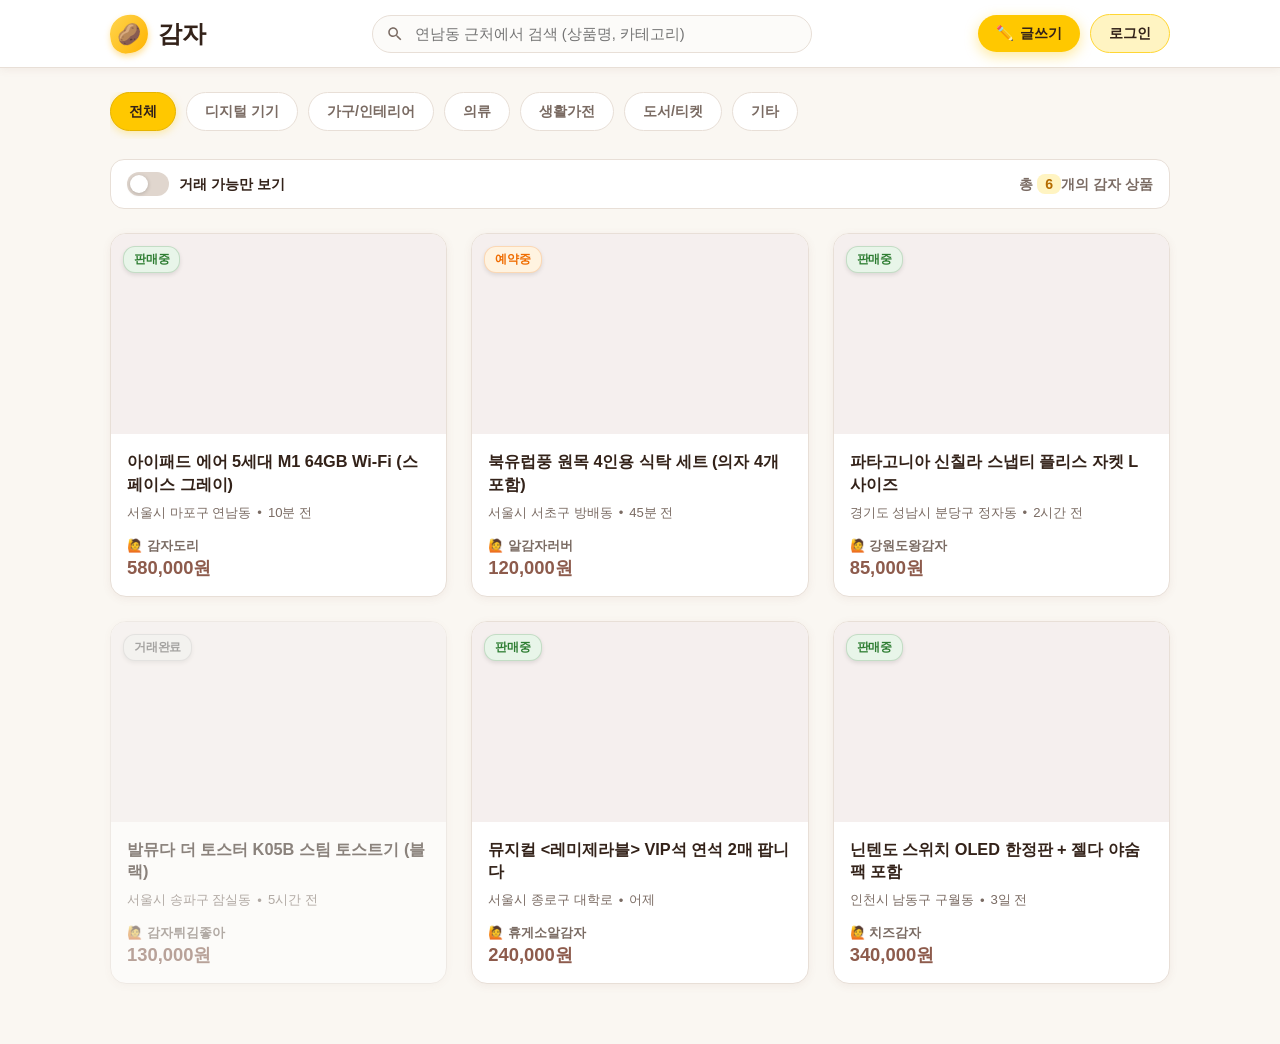
==== index.html @ b2f4e269 "Initial commit: Gamza project setup" ====
<!DOCTYPE html>
<html lang="ko">
<head>
  <meta charset="UTF-8">
  <meta name="viewport" content="width=device-width, initial-scale=1.0">
  <title>감자(Gamza) - 따뜻한 이웃 중고거래</title>
  <link rel="stylesheet" href="styles.css">
  <link rel="stylesheet" as="style" crossorigin href="https://cdn.jsdelivr.net/gh/orioncactus/pretendard@v1.3.9/dist/web/static/pretendard.min.css" />
  <script src="https://cdn.jsdelivr.net/npm/@supabase/supabase-js@2"></script>
</head>
<body>

  <!-- [화면 1] 헤더 & 상단 영역 -->
  <header class="main-header">
    <div class="header-content">
      <!-- 로고 -->
      <div class="logo-container" onclick="window.location.reload();">
        <div class="logo-icon">🥔</div>
        <span class="logo-text">감자</span>
      </div>

      <!-- 검색 창 -->
      <div class="search-bar">
        <svg class="search-icon" viewBox="0 0 24 24">
          <path d="M15.5 14h-.79l-.28-.27C15.41 12.59 16 11.11 16 9.5 16 5.91 13.09 3 9.5 3S3 5.91 3 9.5 5.91 16 9.5 16c1.61 0 3.09-.59 4.23-1.57l.27.28v.79l5 4.99L20.49 19l-4.99-5zm-6 0C7.01 14 5 11.99 5 9.5S7.01 5 9.5 5 14 7.01 14 9.5 11.99 14 9.5 14z"/>
        </svg>
        <input type="text" id="searchInput" class="search-input" placeholder="연남동 근처에서 검색 (상품명, 카테고리)">
      </div>

      <!-- 상단 액션 버튼 -->
      <div class="header-actions">
        <button id="btnHeaderWrite" class="btn btn-write" type="button">
          <span style="pointer-events: none;">✏️</span> 글쓰기
        </button>
        <button id="btnHeaderLogin" class="btn btn-login" type="button">
          로그인
        </button>
        <div id="userProfileGroup" class="user-profile-group" style="display: none;">
          <span id="headerUserNickname" class="user-nickname-tag">🥔 닉네임</span>
          <button id="btnHeaderLogout" class="btn btn-logout" type="button">
            로그아웃
          </button>
        </div>
      </div>
    </div>
  </header>

  <!-- [화면 1] 메인 콘텐츠 -->
  <main class="container">
    <section class="category-section">
      <div class="category-bar">
        <button class="category-btn active" data-category="전체">전체</button>
        <button class="category-btn" data-category="디지털 기기">디지털 기기</button>
        <button class="category-btn" data-category="가구/인테리어">가구/인테리어</button>
        <button class="category-btn" data-category="의류">의류</button>
        <button class="category-btn" data-category="생활가전">생활가전</button>
        <button class="category-btn" data-category="도서/티켓">도서/티켓</button>
        <button class="category-btn" data-category="기타">기타</button>
      </div>
    </section>

    <section class="filter-control-bar">
      <label class="available-toggle-label">
        <input type="checkbox" id="availableOnlyCheck" class="toggle-checkbox">
        <span class="toggle-switch"></span>
        <span>거래 가능만 보기</span>
      </label>
      <div class="product-count-info">
        총 <span id="productCountText">0</span>개의 감자 상품
      </div>
    </section>

    <section id="productGrid" class="product-grid">
      <!-- JavaScript renderProducts()로 동적 삽입 -->
    </section>
  </main>

  <!-- [화면 2] 상품 상세 팝업 (모달) -->
  <div id="detailModal" class="modal-overlay">
    <div class="modal-container">
      <button class="modal-close-btn" data-close-modal aria-label="닫기">&times;</button>
      
      <div class="detail-image-container">
        <img id="detailImage" class="detail-image" src="" alt="상품 이미지">
      </div>

      <div class="detail-body">
        <div class="detail-seller-box">
          <img id="sellerAvatar" class="seller-avatar" src="" alt="프로필">
          <div class="seller-info">
            <div id="sellerNickname" class="seller-nickname"></div>
            <div id="sellerRegion" class="seller-region"></div>
          </div>
          <div id="sellerTemp" class="seller-temp">36.5℃ 🥔</div>
        </div>

        <!-- [작성자 전용 관리 컨트롤러] -->
        <div id="ownerActionsGroup" class="owner-actions-group" style="display: none;">
          <div class="owner-status-box">
            <span class="owner-status-label">⚙️ 상태 변경:</span>
            <div class="status-btn-group">
              <button type="button" class="btn-status-option" data-status="판매중">판매중</button>
              <button type="button" class="btn-status-option" data-status="예약중">예약중</button>
              <button type="button" class="btn-status-option" data-status="거래완료">거래완료</button>
            </div>
          </div>
          <div class="owner-edit-delete-btns">
            <button id="btnEditProduct" type="button" class="btn-owner-action btn-edit">✏️ 수정</button>
            <button id="btnDeleteProduct" type="button" class="btn-owner-action btn-delete">🗑️ 삭제</button>
          </div>
        </div>

        <div class="detail-category-meta">
          <span id="detailStatusBadge" class="status-badge">판매중</span>
          <span id="detailCategory" class="detail-category-tag">카테고리</span>
        </div>

        <h2 id="detailTitle" class="detail-title">상품 제목</h2>
        
        <div class="detail-submeta">
          <span id="detailLocation">위치</span> • <span id="detailTime">시간</span>
        </div>

        <div id="detailPrice" class="detail-price">0원</div>

        <div id="detailDescription" class="detail-description">
          상품 설명 내용이 나옵니다.
        </div>

        <div class="detail-footer-actions">
          <button id="btnLike" class="btn-like">🤍 관심 추가</button>
          <button id="btnChat" class="btn-chat">💬 채팅 시작하기</button>
        </div>
      </div>
    </div>
  </div>

  <!-- [화면 3] 상품 글쓰기 팝업 (모달) -->
  <div id="writeModal" class="modal-overlay">
    <div class="modal-container">
      <button class="modal-close-btn" data-close-modal aria-label="닫기">&times;</button>
      
      <div class="write-modal-header">
        <h2 id="writeModalTitle" class="write-modal-title">🥔 내 물건 팔기</h2>
      </div>

      <form id="writeForm" class="write-form">
        <div class="form-group">
          <label class="form-label">상품 이미지</label>
          <div class="image-input-container">
            <input type="text" id="writeImgUrl" class="form-input" placeholder="이미지 URL 주소를 입력하세요 (선택)">
            <input type="file" id="writeImgFile" class="form-input" accept="image/*">
            <div id="imagePreview" class="image-preview-box">
              <span class="image-preview-placeholder">이미지 URL을 입력하거나 파일 선택 시<br>미리보기가 표시됩니다.</span>
            </div>
          </div>
        </div>

        <div class="form-group">
          <label class="form-label" for="writeTitle">상품명 <span class="required">*</span></label>
          <input type="text" id="writeTitle" class="form-input" placeholder="글 제목 (예: 아이패드 에어 5세대)" required>
        </div>

        <div class="form-group">
          <label class="form-label" for="writeCategory">카테고리 <span class="required">*</span></label>
          <select id="writeCategory" class="form-select" required>
            <option value="디지털 기기">디지털 기기</option>
            <option value="가구/인테리어">가구/인테리어</option>
            <option value="의류">의류</option>
            <option value="생활가전">생활가전</option>
            <option value="도서/티켓">도서/티켓</option>
            <option value="기타">기타</option>
          </select>
        </div>

        <div class="form-group">
          <label class="form-label" for="writePrice">가격 (원) <span class="required">*</span></label>
          <input type="number" id="writePrice" class="form-input" placeholder="숫자만 입력 (예: 15000)" min="0" required>
        </div>

        <div class="form-group">
          <label class="form-label" for="writeLocation">거래 동네 <span class="required">*</span></label>
          <input type="text" id="writeLocation" class="form-input" placeholder="예: 서울시 마포구 연남동" required>
        </div>

        <div class="form-group">
          <label class="form-label">판매 상태 <span class="required">*</span></label>
          <div class="radio-group">
            <div class="radio-card">
              <input type="radio" id="statusSelling" name="writeStatus" value="판매중" checked>
              <label for="statusSelling">판매중</label>
            </div>
            <div class="radio-card">
              <input type="radio" id="statusReserved" name="writeStatus" value="예약중">
              <label for="statusReserved">예약중</label>
            </div>
            <div class="radio-card">
              <input type="radio" id="statusCompleted" name="writeStatus" value="거래완료">
              <label for="statusCompleted">거래완료</label>
            </div>
          </div>
        </div>

        <div class="form-group">
          <div style="display: flex; justify-content: space-between; align-items: center;">
            <label class="form-label" for="writeDescription">자세한 설명 <span class="required">*</span></label>
            <span class="char-counter" style="font-size: 0.8rem; color: var(--text-sub);"><span id="descCharCount">0</span> / 500자</span>
          </div>
          <textarea id="writeDescription" class="form-textarea" placeholder="신뢰할 수 있는 거래를 위해 상품 상태, 구매 시기, 하자 유무 등을 솔직하게 작성해주세요." maxlength="500" required></textarea>
        </div>

        <button type="submit" class="btn-submit-write">작성 완료</button>
      </form>
    </div>
  </div>

  <!-- [화면 4] 로그인 / 회원가입 팝업 (모달) -->
  <div id="authModal" class="modal-overlay">
    <div class="modal-container auth-modal-container">
      <button class="modal-close-btn" data-close-modal aria-label="닫기">&times;</button>
      
      <div class="auth-tabs">
        <button type="button" class="auth-tab-btn active" id="tabLoginBtn">로그인</button>
        <button type="button" class="auth-tab-btn" id="tabSignupBtn">회원가입</button>
      </div>

      <!-- 로그인 폼 -->
      <form id="loginForm" class="auth-form">
        <div class="form-group">
          <label class="form-label" for="loginEmail">이메일 <span class="required">*</span></label>
          <input type="email" id="loginEmail" class="form-input" placeholder="example@email.com" required>
        </div>

        <div class="form-group">
          <label class="form-label" for="loginPassword">비밀번호 <span class="required">*</span></label>
          <input type="password" id="loginPassword" class="form-input" placeholder="비밀번호 입력" required>
        </div>

        <button type="submit" id="btnSubmitLogin" class="btn-submit-auth">로그인</button>
      </form>

      <!-- 회원가입 폼 -->
      <form id="signupForm" class="auth-form" style="display: none;">
        <div class="form-group">
          <label class="form-label" for="signupEmail">이메일 <span class="required">*</span></label>
          <input type="email" id="signupEmail" class="form-input" placeholder="example@email.com" required>
        </div>

        <div class="form-group">
          <label class="form-label" for="signupPassword">비밀번호 <span class="required">*</span></label>
          <input type="password" id="signupPassword" class="form-input" placeholder="6자리 이상 입력" minlength="6" required>
        </div>

        <div class="form-group">
          <label class="form-label" for="signupNickname">닉네임 <span class="required">*</span></label>
          <input type="text" id="signupNickname" class="form-input" placeholder="사용할 닉네임 (예: 감자도리)" required>
        </div>

        <button type="submit" id="btnSubmitSignup" class="btn-submit-auth">회원가입</button>
      </form>
    </div>
  </div>

  <script src="app.js" charset="UTF-8"></script>
</body>
</html>
---- styles.css ----
/* 감자(Gamza) - 중고 거래 서비스 통합 디자인 시스템 (CSS) */

:root {
  /* Brand Color Palette (Brown Base) */
  --primary-brown: #8D5B4C;
  --primary-hover: #74473A;
  --light-brown: #A06C5D;
  --cream-bg: #FAF7F2;
  --cream-accent: #FFF4C2;
  --cream-hover: #FFE680;
  --card-bg: #FFFFFF;
  
  /* Point Yellow Colors */
  --point-yellow: #FFC800;
  --point-yellow-hover: #E6B400;
  --point-yellow-soft: #FFF4C2;
  --point-yellow-border: #FFD633;
  --text-on-yellow: #332219;
  
  /* Text Colors */
  --text-main: #332219;
  --text-sub: #7A6B63;
  --text-light: #9E8E85;
  
  /* Border & Shadow */
  --border-color: #E8DFD7;
  --shadow-sm: 0 2px 8px rgba(141, 91, 76, 0.08);
  --shadow-md: 0 6px 16px rgba(141, 91, 76, 0.12);
  --shadow-lg: 0 12px 28px rgba(141, 91, 76, 0.18);
  --shadow-yellow: 0 4px 14px rgba(255, 200, 0, 0.4);
  
  /* Status Badges Color */
  --badge-selling-bg: #E8F5E9;
  --badge-selling-text: #2E7D32;
  --badge-reserved-bg: #FFF3E0;
  --badge-reserved-text: #EF6C00;
  --badge-completed-bg: #EEEEEE;
  --badge-completed-text: #616161;
}

* {
  box-sizing: border-box;
  margin: 0;
  padding: 0;
  font-family: 'Pretendard', -apple-system, BlinkMacSystemFont, "Segoe UI", Roboto, "Helvetica Neue", Arial, sans-serif;
  -webkit-tap-highlight-color: transparent;
}

body {
  background-color: var(--cream-bg);
  color: var(--text-main);
  min-height: 100vh;
  display: flex;
  flex-direction: column;
}

/* ==========================================
   1. 헤더 (Header)
   ========================================== */
.main-header {
  width: 100%;
  background-color: var(--card-bg);
  border-bottom: 1px solid var(--border-color);
  position: sticky;
  top: 0;
  z-index: 100;
  box-shadow: var(--shadow-sm);
}

.header-content {
  max-width: 1100px;
  margin: 0 auto;
  padding: 14px 20px;
  display: flex;
  align-items: center;
  justify-content: space-between;
  gap: 16px;
}

.logo-container {
  display: flex;
  align-items: center;
  gap: 10px;
  cursor: pointer;
  text-decoration: none;
  user-select: none;
}

.logo-icon {
  width: 38px;
  height: 38px;
  background: linear-gradient(135deg, #FFD54F, #FFB300);
  border-radius: 50% 45% 50% 40%;
  display: flex;
  align-items: center;
  justify-content: center;
  box-shadow: 0 3px 6px rgba(255, 179, 0, 0.4);
  font-size: 20px;
  transform: rotate(-10deg);
  transition: transform 0.2s ease;
}

.logo-container:hover .logo-icon {
  transform: rotate(0deg) scale(1.08);
}

.logo-text {
  font-size: 1.5rem;
  font-weight: 900;
  color: var(--text-main);
  letter-spacing: -0.5px;
}

.search-bar {
  flex: 1;
  max-width: 440px;
  position: relative;
  display: flex;
  align-items: center;
}

.search-input {
  width: 100%;
  padding: 10px 16px 10px 42px;
  border-radius: 24px;
  border: 1.5px solid var(--border-color);
  background-color: #FCFBF9;
  font-size: 0.92rem;
  color: var(--text-main);
  outline: none;
  transition: all 0.2s ease;
}

.search-input:focus {
  border-color: var(--point-yellow-hover);
  background-color: #FFFFFF;
  box-shadow: 0 0 0 3px rgba(255, 200, 0, 0.25);
}

.search-icon {
  position: absolute;
  left: 14px;
  width: 18px;
  height: 18px;
  fill: var(--text-sub);
  pointer-events: none;
}

.header-actions {
  display: flex;
  align-items: center;
  gap: 10px;
}

.btn {
  padding: 9px 18px;
  border-radius: 20px;
  font-size: 0.9rem;
  font-weight: 700;
  cursor: pointer;
  transition: all 0.2s ease;
  border: none;
  display: inline-flex;
  align-items: center;
  justify-content: center;
  gap: 6px;
  outline: none;
}

.btn-write {
  background-color: var(--point-yellow);
  color: var(--text-on-yellow);
  font-weight: 800;
  box-shadow: var(--shadow-yellow);
}

.btn-write:hover {
  background-color: var(--point-yellow-hover);
  color: var(--text-on-yellow);
  transform: translateY(-1px);
  box-shadow: 0 6px 14px rgba(255, 200, 0, 0.45);
}

.btn-login {
  background-color: var(--point-yellow-soft);
  color: var(--text-main);
  border: 1px solid var(--point-yellow-border);
}

.btn-login:hover {
  background-color: var(--point-yellow-hover);
  color: var(--text-on-yellow);
}

/* ==========================================
   2. 메인 영역 & 필터
   ========================================== */
main.container {
  max-width: 1100px;
  width: 100%;
  margin: 0 auto;
  padding: 24px 20px 60px;
  flex: 1;
}

.category-section {
  margin-bottom: 20px;
}

.category-bar {
  display: flex;
  gap: 10px;
  overflow-x: auto;
  padding-bottom: 8px;
  scrollbar-width: none;
}

.category-bar::-webkit-scrollbar {
  display: none;
}

.category-btn {
  padding: 9px 18px;
  border-radius: 20px;
  border: 1px solid var(--border-color);
  background-color: var(--card-bg);
  color: var(--text-sub);
  font-size: 0.9rem;
  font-weight: 600;
  cursor: pointer;
  white-space: nowrap;
  transition: all 0.2s ease;
}

.category-btn:hover {
  background-color: #FCFAF7;
  border-color: var(--point-yellow-border);
  color: var(--text-main);
}

.category-btn.active {
  background-color: var(--point-yellow);
  color: var(--text-on-yellow);
  border-color: var(--point-yellow-hover);
  font-weight: 800;
  box-shadow: 0 2px 8px rgba(255, 200, 0, 0.35);
}

.filter-control-bar {
  display: flex;
  align-items: center;
  justify-content: space-between;
  margin-bottom: 24px;
  padding: 12px 16px;
  background-color: var(--card-bg);
  border-radius: 14px;
  border: 1px solid var(--border-color);
}

.available-toggle-label {
  display: flex;
  align-items: center;
  gap: 10px;
  cursor: pointer;
  font-size: 0.9rem;
  font-weight: 700;
  color: var(--text-main);
  user-select: none;
}

.toggle-checkbox {
  display: none;
}

.toggle-switch {
  width: 42px;
  height: 24px;
  background-color: #E0D6CE;
  border-radius: 12px;
  position: relative;
  transition: background-color 0.25s ease;
}

.toggle-switch::after {
  content: '';
  position: absolute;
  top: 3px;
  left: 3px;
  width: 18px;
  height: 18px;
  background-color: #FFFFFF;
  border-radius: 50%;
  box-shadow: 0 1px 4px rgba(0,0,0,0.2);
  transition: transform 0.25s cubic-bezier(0.175, 0.885, 0.32, 1.275);
}

.toggle-checkbox:checked + .toggle-switch {
  background-color: var(--point-yellow);
}

.toggle-checkbox:checked + .toggle-switch::after {
  transform: translateX(18px);
}

.product-count-info {
  font-size: 0.88rem;
  color: var(--text-sub);
  font-weight: 600;
}

.product-count-info span {
  color: #B56C00;
  background-color: var(--point-yellow-soft);
  padding: 2px 8px;
  border-radius: 8px;
  font-weight: 800;
}

/* ==========================================
   3. 상품 카드 그리드 (Product Grid & Card)
   ========================================== */
.product-grid {
  display: grid;
  grid-template-columns: repeat(3, 1fr);
  gap: 24px;
}

.product-card {
  background-color: var(--card-bg);
  border-radius: 16px;
  border: 1px solid var(--border-color);
  overflow: hidden;
  box-shadow: var(--shadow-sm);
  transition: all 0.25s cubic-bezier(0.165, 0.84, 0.44, 1);
  cursor: pointer;
  display: flex;
  flex-direction: column;
}

.product-card:hover {
  transform: translateY(-5px);
  box-shadow: var(--shadow-md);
  border-color: rgba(141, 91, 76, 0.3);
}

.product-card.completed {
  opacity: 0.55;
  filter: grayscale(25%);
  transition: all 0.25s ease;
}

.product-card.completed:hover {
  opacity: 0.85;
  filter: grayscale(0%);
}

.card-image-wrapper {
  width: 100%;
  height: 200px;
  background-color: #F5EFEE;
  position: relative;
  overflow: hidden;
}

.card-image {
  width: 100%;
  height: 100%;
  object-fit: cover;
  transition: transform 0.3s ease;
}

.product-card:hover .card-image {
  transform: scale(1.04);
}

.status-badge {
  position: absolute;
  top: 12px;
  left: 12px;
  padding: 4px 10px;
  border-radius: 12px;
  font-size: 0.75rem;
  font-weight: 700;
  letter-spacing: -0.2px;
  box-shadow: 0 2px 4px rgba(0,0,0,0.1);
}

.status-badge.판매중, .status-badge.selling {
  background-color: var(--badge-selling-bg);
  color: var(--badge-selling-text);
  border: 1px solid rgba(46, 125, 50, 0.2);
}

.status-badge.예약중, .status-badge.reserved {
  background-color: var(--badge-reserved-bg);
  color: var(--badge-reserved-text);
  border: 1px solid rgba(239, 108, 0, 0.2);
}

.status-badge.거래완료, .status-badge.completed {
  background-color: var(--badge-completed-bg);
  color: var(--badge-completed-text);
  border: 1px solid rgba(97, 97, 97, 0.2);
}

.card-body {
  padding: 16px;
  display: flex;
  flex-direction: column;
  flex: 1;
}

.card-title {
  font-size: 1.02rem;
  font-weight: 700;
  color: var(--text-main);
  line-height: 1.4;
  margin-bottom: 8px;
  display: -webkit-box;
  -webkit-line-clamp: 2;
  -webkit-box-orient: vertical;
  overflow: hidden;
}

.card-meta {
  font-size: 0.82rem;
  color: var(--text-sub);
  display: flex;
  align-items: center;
  gap: 6px;
  margin-bottom: 12px;
}

.card-price {
  margin-top: auto;
  font-size: 1.15rem;
  font-weight: 900;
  color: var(--primary-brown);
}

.no-results {
  grid-column: 1 / -1;
  text-align: center;
  padding: 60px 20px;
  background-color: var(--card-bg);
  border-radius: 20px;
  border: 1.5px dashed var(--border-color);
}

.no-results-icon {
  font-size: 3rem;
  margin-bottom: 12px;
}

.no-results-text {
  font-size: 1.05rem;
  color: var(--text-sub);
  font-weight: 600;
}

/* ==========================================
   4. 모달 공통 레이아웃 (Modal Layer)
   ========================================== */
.modal-overlay {
  position: fixed;
  top: 0;
  left: 0;
  width: 100vw;
  height: 100vh;
  background-color: rgba(40, 25, 20, 0.55);
  backdrop-filter: blur(4px);
  z-index: 1000;
  display: flex;
  align-items: center;
  justify-content: center;
  padding: 20px;
  opacity: 0;
  visibility: hidden;
  transition: opacity 0.25s ease, visibility 0.25s ease;
}

.modal-overlay.active {
  opacity: 1;
  visibility: visible;
}

.modal-container {
  background-color: var(--card-bg);
  border-radius: 24px;
  width: 100%;
  max-width: 580px;
  max-height: 90vh;
  overflow-y: auto;
  box-shadow: var(--shadow-lg);
  position: relative;
  transform: translateY(20px) scale(0.97);
  transition: transform 0.25s cubic-bezier(0.165, 0.84, 0.44, 1);
}

.modal-overlay.active .modal-container {
  transform: translateY(0) scale(1);
}

.modal-close-btn {
  position: absolute;
  top: 16px;
  right: 16px;
  width: 36px;
  height: 36px;
  border-radius: 50%;
  background-color: rgba(255, 255, 255, 0.9);
  border: 1px solid var(--border-color);
  font-size: 1.2rem;
  font-weight: 700;
  color: var(--text-main);
  cursor: pointer;
  display: flex;
  align-items: center;
  justify-content: center;
  z-index: 10;
  transition: all 0.2s ease;
}

.modal-close-btn:hover {
  background-color: var(--point-yellow);
  color: var(--text-on-yellow);
  border-color: var(--point-yellow-hover);
}

/* ==========================================
   5. 상세 팝업 모달
   ========================================== */
.detail-image-container {
  width: 100%;
  height: 320px;
  background-color: #F5EFEE;
  position: relative;
}

.detail-image {
  width: 100%;
  height: 100%;
  object-fit: cover;
}

.detail-body {
  padding: 24px;
}

.detail-seller-box {
  display: flex;
  align-items: center;
  gap: 12px;
  padding-bottom: 20px;
  border-bottom: 1px solid var(--border-color);
  margin-bottom: 20px;
}

.seller-avatar {
  width: 48px;
  height: 48px;
  border-radius: 50%;
  object-fit: cover;
  background-color: var(--cream-accent);
  border: 1px solid var(--border-color);
}

.seller-info {
  flex: 1;
}

.seller-nickname {
  font-weight: 700;
  font-size: 1.05rem;
  color: var(--text-main);
}

.seller-region {
  font-size: 0.85rem;
  color: var(--text-sub);
}

.seller-temp {
  background-color: var(--point-yellow-soft);
  color: var(--text-main);
  border: 1px solid var(--point-yellow-border);
  padding: 4px 10px;
  border-radius: 12px;
  font-size: 0.8rem;
  font-weight: 800;
}

/* 작성자 전용 관리 컨트롤러 */
.owner-actions-group {
  background-color: #FFF9F2;
  border: 1.5px solid #F5E5D3;
  border-radius: 16px;
  padding: 14px 16px;
  margin-bottom: 20px;
  display: flex;
  flex-direction: column;
  gap: 12px;
  box-shadow: 0 2px 8px rgba(141, 91, 76, 0.06);
}

.owner-status-box {
  display: flex;
  align-items: center;
  justify-content: space-between;
  flex-wrap: wrap;
  gap: 10px;
}

.owner-status-label {
  font-size: 0.88rem;
  font-weight: 800;
  color: var(--text-main);
  display: flex;
  align-items: center;
  gap: 4px;
}

.status-btn-group {
  display: flex;
  gap: 6px;
}

.btn-status-option {
  padding: 6px 14px;
  border-radius: 20px;
  border: 1px solid var(--border-color);
  background-color: #FFFFFF;
  color: var(--text-sub);
  font-size: 0.82rem;
  font-weight: 700;
  cursor: pointer;
  transition: all 0.2s ease;
  outline: none;
}

.btn-status-option:hover {
  background-color: #F8F1EB;
  color: var(--text-main);
  border-color: var(--point-yellow-border);
}

.btn-status-option.active[data-status="판매중"] {
  background-color: var(--badge-selling-bg);
  color: var(--badge-selling-text);
  border-color: rgba(46, 125, 50, 0.4);
  font-weight: 800;
  box-shadow: 0 2px 6px rgba(46, 125, 50, 0.15);
}

.btn-status-option.active[data-status="예약중"] {
  background-color: var(--badge-reserved-bg);
  color: var(--badge-reserved-text);
  border-color: rgba(239, 108, 0, 0.4);
  font-weight: 800;
  box-shadow: 0 2px 6px rgba(239, 108, 0, 0.15);
}

.btn-status-option.active[data-status="거래완료"] {
  background-color: var(--badge-completed-bg);
  color: var(--badge-completed-text);
  border-color: rgba(97, 97, 97, 0.4);
  font-weight: 800;
  box-shadow: 0 2px 6px rgba(97, 97, 97, 0.15);
}

.owner-edit-delete-btns {
  display: flex;
  gap: 8px;
  justify-content: flex-end;
  border-top: 1px dashed var(--border-color);
  padding-top: 10px;
}

.btn-owner-action {
  padding: 7px 16px;
  border-radius: 10px;
  font-size: 0.85rem;
  font-weight: 700;
  cursor: pointer;
  border: none;
  transition: all 0.2s ease;
  display: inline-flex;
  align-items: center;
  gap: 4px;
}

.btn-owner-action.btn-edit {
  background-color: #EBF3FE;
  color: #1E6091;
  border: 1px solid #BEE1F4;
}

.btn-owner-action.btn-edit:hover {
  background-color: #D0E3FF;
  transform: translateY(-1px);
}

.btn-owner-action.btn-delete {
  background-color: #FDE8E8;
  color: #E53935;
  border: 1px solid #F8B4B4;
}

.btn-owner-action.btn-delete:hover {
  background-color: #FBD5D5;
  transform: translateY(-1px);
}

.detail-category-meta {
  display: flex;
  align-items: center;
  gap: 10px;
  margin-bottom: 10px;
}

.detail-category-tag {
  font-size: 0.8rem;
  color: var(--text-main);
  font-weight: 800;
  background-color: var(--point-yellow-soft);
  border: 1px solid var(--point-yellow-border);
  padding: 3px 8px;
  border-radius: 6px;
}

.detail-title {
  font-size: 1.35rem;
  font-weight: 800;
  color: var(--text-main);
  margin-bottom: 10px;
  line-height: 1.3;
}

.detail-submeta {
  font-size: 0.85rem;
  color: var(--text-sub);
  margin-bottom: 16px;
}

.detail-price {
  font-size: 1.5rem;
  font-weight: 900;
  color: var(--primary-brown);
  margin-bottom: 20px;
}

.detail-description {
  font-size: 0.95rem;
  line-height: 1.6;
  color: #4A3C35;
  white-space: pre-wrap;
  background-color: #FCFAF7;
  padding: 16px;
  border-radius: 12px;
  border: 1px solid var(--border-color);
  margin-bottom: 24px;
}

.detail-footer-actions {
  display: flex;
  gap: 12px;
}

.btn-like {
  padding: 12px 20px;
  border-radius: 14px;
  border: 1px solid var(--border-color);
  background-color: #FFFFFF;
  color: var(--text-main);
  font-weight: 700;
  font-size: 0.95rem;
  cursor: pointer;
  display: flex;
  align-items: center;
  gap: 6px;
  transition: all 0.2s ease;
}

.btn-like:hover {
  background-color: #FFF3F0;
  border-color: #FF8A65;
  color: #E53935;
}

.btn-like.liked {
  background-color: #FFEBEE;
  color: #E53935;
  border-color: #FFCDD2;
}

.btn-chat {
  flex: 1;
  padding: 12px 20px;
  border-radius: 14px;
  background-color: var(--point-yellow);
  color: var(--text-on-yellow);
  font-weight: 800;
  font-size: 0.95rem;
  border: none;
  cursor: pointer;
  box-shadow: var(--shadow-yellow);
  transition: all 0.2s ease;
  display: flex;
  align-items: center;
  justify-content: center;
  gap: 8px;
}

.btn-chat:hover {
  background-color: var(--point-yellow-hover);
  color: var(--text-on-yellow);
  box-shadow: 0 6px 14px rgba(255, 200, 0, 0.45);
}

/* ==========================================
   6. 글쓰기 모달
   ========================================== */
.write-modal-header {
  padding: 20px 24px 16px;
  border-bottom: 1px solid var(--border-color);
}

.write-modal-title {
  font-size: 1.25rem;
  font-weight: 800;
  color: var(--text-main);
}

.write-form {
  padding: 24px;
  display: flex;
  flex-direction: column;
  gap: 18px;
}

.form-group {
  display: flex;
  flex-direction: column;
  gap: 8px;
}

.form-label {
  font-size: 0.9rem;
  font-weight: 700;
  color: var(--text-main);
}

.form-label span.required {
  color: #E53935;
}

.form-input, .form-select, .form-textarea {
  width: 100%;
  padding: 11px 14px;
  border: 1.5px solid var(--border-color);
  border-radius: 12px;
  font-size: 0.95rem;
  background-color: #FCFBF9;
  color: var(--text-main);
  outline: none;
  transition: all 0.2s ease;
}

.form-input:focus, .form-select:focus, .form-textarea:focus {
  border-color: var(--point-yellow-hover);
  background-color: #FFFFFF;
  box-shadow: 0 0 0 3px rgba(255, 200, 0, 0.25);
}

.form-textarea {
  min-height: 110px;
  resize: vertical;
}

.image-input-container {
  display: flex;
  flex-direction: column;
  gap: 10px;
}

.image-preview-box {
  width: 100%;
  height: 140px;
  border: 2px dashed var(--border-color);
  border-radius: 12px;
  display: flex;
  align-items: center;
  justify-content: center;
  overflow: hidden;
  background-color: #FCFAF7;
  position: relative;
}

.image-preview-img {
  width: 100%;
  height: 100%;
  object-fit: cover;
}

.image-preview-placeholder {
  color: var(--text-light);
  font-size: 0.88rem;
  text-align: center;
}

.radio-group {
  display: flex;
  gap: 10px;
}

.radio-card {
  flex: 1;
  position: relative;
}

.radio-card input {
  position: absolute;
  opacity: 0;
  cursor: pointer;
}

.radio-card label {
  display: block;
  text-align: center;
  padding: 10px 12px;
  border: 1.5px solid var(--border-color);
  border-radius: 12px;
  font-size: 0.88rem;
  font-weight: 700;
  color: var(--text-sub);
  cursor: pointer;
  transition: all 0.2s ease;
  background-color: #FFFFFF;
}

.radio-card input:checked + label {
  border-color: var(--point-yellow-hover);
  background-color: var(--point-yellow-soft);
  color: var(--text-main);
  font-weight: 800;
  box-shadow: 0 2px 6px rgba(255, 200, 0, 0.25);
}

.btn-submit-write {
  width: 100%;
  padding: 14px;
  border-radius: 14px;
  background-color: var(--point-yellow);
  color: var(--text-on-yellow);
  font-size: 1rem;
  font-weight: 800;
  border: none;
  cursor: pointer;
  box-shadow: var(--shadow-yellow);
  transition: all 0.2s ease;
  margin-top: 8px;
}

.btn-submit-write:hover {
  background-color: var(--point-yellow-hover);
  color: var(--text-on-yellow);
  box-shadow: 0 6px 14px rgba(255, 200, 0, 0.45);
}

/* Toast Notice */
.toast-notice {
  position: fixed;
  bottom: 24px;
  left: 50%;
  transform: translateX(-50%) translateY(100px);
  background-color: #332219;
  color: var(--point-yellow);
  border: 1px solid var(--point-yellow-border);
  padding: 12px 24px;
  border-radius: 24px;
  font-size: 0.9rem;
  font-weight: 700;
  box-shadow: 0 4px 16px rgba(0,0,0,0.3);
  z-index: 2000;
  opacity: 0;
  transition: all 0.3s cubic-bezier(0.175, 0.885, 0.32, 1.275);
}

.toast-notice.show {
  transform: translateX(-50%) translateY(0);
  opacity: 1;
}

/* ==========================================
   6.5. 로그인 모달 & 회원 정보 헤더 스타일
   ========================================== */
.user-profile-group {
  display: flex;
  align-items: center;
  gap: 10px;
}

.user-nickname-tag {
  font-size: 0.9rem;
  font-weight: 700;
  color: var(--text-main);
  background-color: var(--cream-accent);
  padding: 7px 14px;
  border-radius: 20px;
  border: 1px solid var(--point-yellow-border);
  display: inline-flex;
  align-items: center;
  gap: 6px;
  box-shadow: var(--shadow-sm);
}

.btn-logout {
  background-color: #F0EAE1;
  color: var(--text-sub);
  border: 1px solid var(--border-color);
}

.btn-logout:hover {
  background-color: #E2D9CC;
  color: var(--text-main);
}

.auth-modal-container {
  max-width: 420px;
  width: 90%;
  padding: 32px 28px;
}

.auth-tabs {
  display: flex;
  background-color: var(--cream-bg);
  padding: 5px;
  border-radius: 14px;
  margin-bottom: 24px;
  border: 1px solid var(--border-color);
}

.auth-tab-btn {
  flex: 1;
  padding: 10px;
  border: none;
  background: transparent;
  font-size: 0.95rem;
  font-weight: 700;
  color: var(--text-sub);
  border-radius: 10px;
  cursor: pointer;
  transition: all 0.2s ease;
}

.auth-tab-btn.active {
  background-color: var(--card-bg);
  color: var(--text-main);
  box-shadow: var(--shadow-sm);
}

.auth-form {
  display: flex;
  flex-direction: column;
  gap: 16px;
}

.btn-submit-auth {
  width: 100%;
  padding: 13px;
  background-color: var(--point-yellow);
  color: var(--text-on-yellow);
  border: none;
  border-radius: 14px;
  font-size: 1rem;
  font-weight: 800;
  cursor: pointer;
  box-shadow: var(--shadow-yellow);
  transition: all 0.2s ease;
  margin-top: 8px;
}

.btn-submit-auth:hover {
  background-color: var(--point-yellow-hover);
  transform: translateY(-1px);
}

.btn-submit-auth:disabled {
  opacity: 0.6;
  cursor: not-allowed;
}

.card-seller-nickname {
  font-size: 0.8rem;
  font-weight: 600;
  color: var(--text-sub);
  margin-top: 4px;
  display: flex;
  align-items: center;
  gap: 4px;
}

/* ==========================================
   7. 반응형 미디어 쿼리 (Responsive Rules)
   ========================================== */
@media (max-width: 900px) {
  .product-grid {
    grid-template-columns: repeat(2, 1fr);
    gap: 16px;
  }
}

@media (max-width: 600px) {
  .header-content {
    padding: 12px 16px;
    flex-wrap: wrap;
  }
  
  .logo-text {
    font-size: 1.35rem;
  }
  
  .search-bar {
    order: 3;
    width: 100%;
    max-width: 100%;
    margin-top: 6px;
  }
  
  main.container {
    padding: 16px 14px;
  }
  
  .product-grid {
    grid-template-columns: repeat(2, 1fr);
    gap: 12px;
  }
  
  .card-image-wrapper {
    height: 140px;
  }
  
  .card-body {
    padding: 12px;
  }
  
  .card-title {
    font-size: 0.9rem;
  }
  
  .card-price {
    font-size: 1rem;
  }
  
  .modal-container {
    max-height: 95vh;
    border-radius: 20px 20px 0 0;
    align-self: flex-end;
  }

  .detail-image-container {
    height: 240px;
  }
}
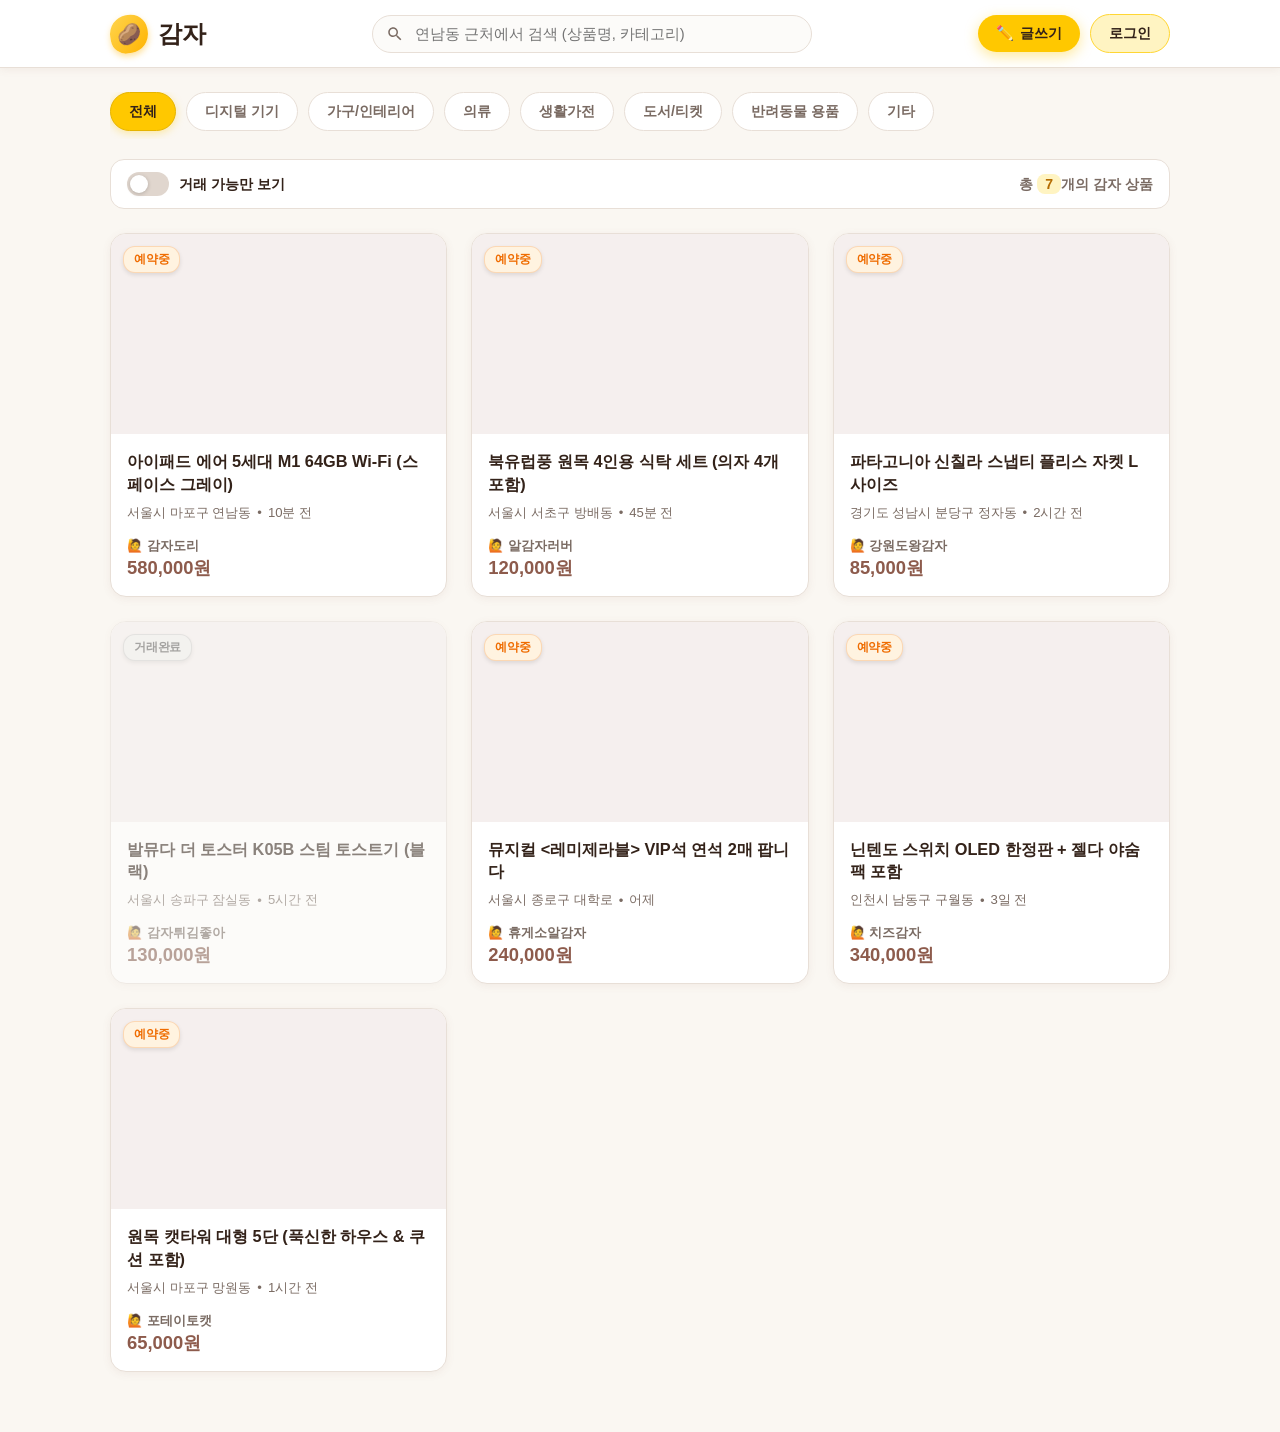
==== commit ece3a83f: "feat: update product status to reserved and add pet supplies category" ====
--- a/index.html
+++ b/index.html
@@ -55,6 +55,7 @@
         <button class="category-btn" data-category="의류">의류</button>
         <button class="category-btn" data-category="생활가전">생활가전</button>
         <button class="category-btn" data-category="도서/티켓">도서/티켓</button>
+        <button class="category-btn" data-category="반려동물 용품">반려동물 용품</button>
         <button class="category-btn" data-category="기타">기타</button>
       </div>
     </section>
@@ -169,6 +170,7 @@
             <option value="의류">의류</option>
             <option value="생활가전">생활가전</option>
             <option value="도서/티켓">도서/티켓</option>
+            <option value="반려동물 용품">반려동물 용품</option>
             <option value="기타">기타</option>
           </select>
         </div>
